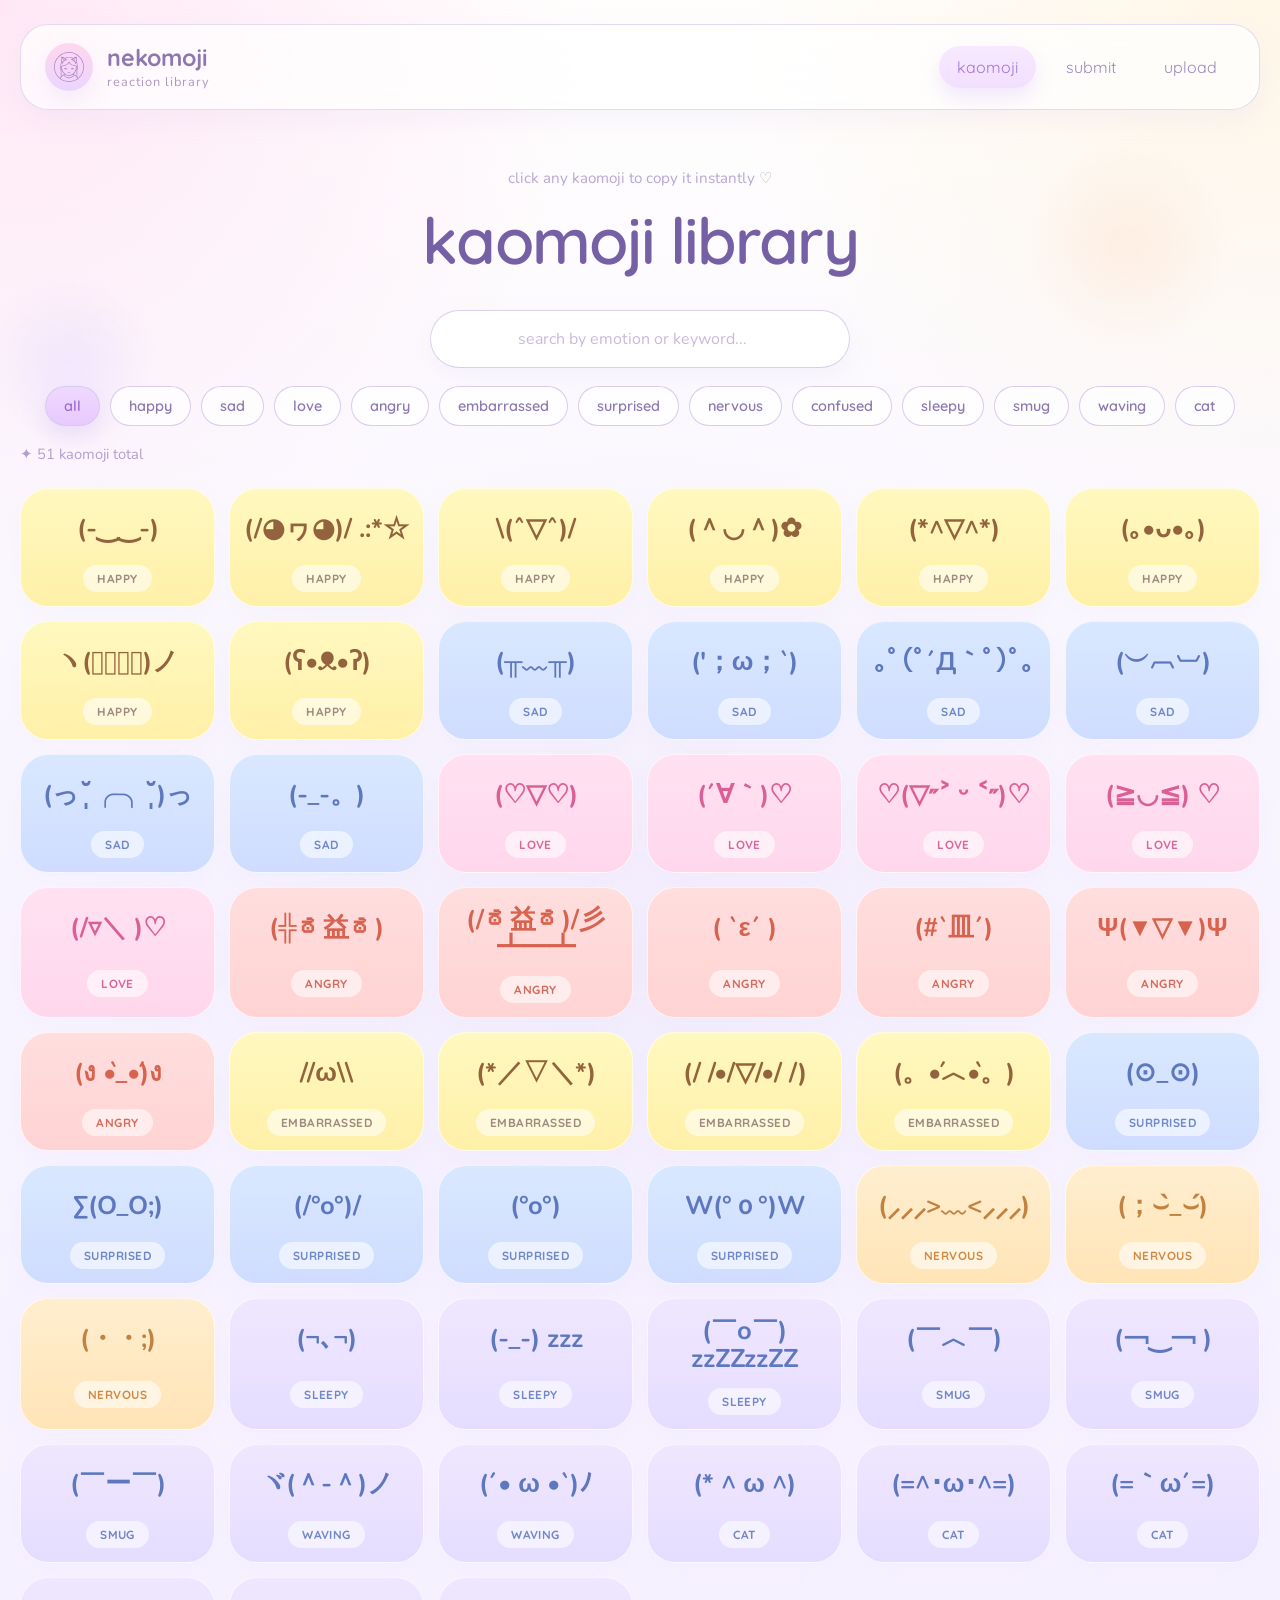
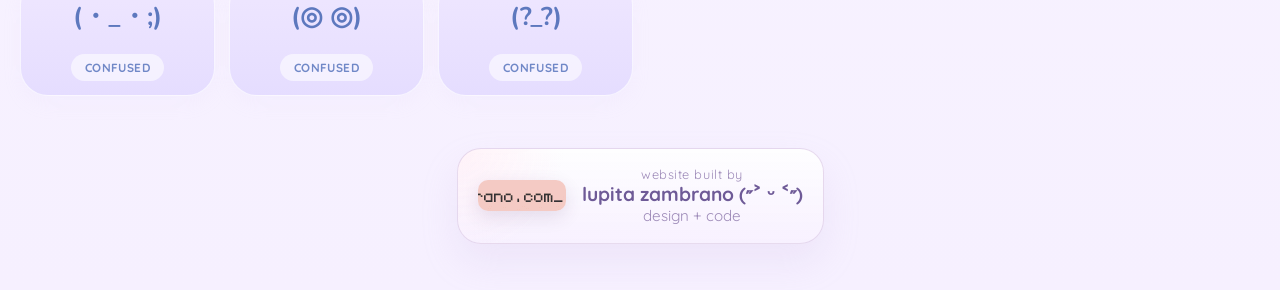
==== index.html @ eebbb159 "redesign homepage, add upload page, and wire kaomoji submissions" ====
<!DOCTYPE html>
<html lang="en">
<head>
  <meta charset="UTF-8">
  <meta name="viewport" content="width=device-width, initial-scale=1.0">
  <title>Nekomoji</title>
  <meta
    name="description"
    content="A soft pastel kaomoji library with searchable moods and one-click copy."
  >
  <link rel="preconnect" href="https://fonts.googleapis.com">
  <link rel="preconnect" href="https://fonts.gstatic.com" crossorigin>
  <link
    href="https://fonts.googleapis.com/css2?family=Quicksand:wght@400;500;600;700&family=Nunito:wght@400;600;700;800&display=swap"
    rel="stylesheet"
  >
  <link rel="stylesheet" href="styles/main.css">
</head>
<body>
  <div class="page-shell">
    <header class="topbar" id="top">
      <a class="brand" href="index.html" aria-label="Nekomoji home">
        <span class="brand-mark" aria-hidden="true">
          <img class="brand-icon" src="assets/logo.svg" alt="">
        </span>
        <span class="brand-copy">
          <strong>nekomoji</strong>
          <span>reaction library</span>
        </span>
      </a>

      <nav class="topbar-links" aria-label="Primary">
        <a class="topbar-link topbar-link-active" href="index.html">kaomoji</a>
        <button class="topbar-link" id="open-submit-modal" type="button">submit</button>
        <a class="topbar-link" href="upload.html">upload</a>
      </nav>
    </header>

    <main class="library-page" id="library">
      <section class="hero-copy">
        <p class="eyebrow">click any kaomoji to copy it instantly ♡</p>
        <h1>kaomoji library</h1>
      </section>

      <section class="library-toolbar" aria-label="Library controls">
        <label class="search-field" for="kaomoji-search">
          <span class="sr-only">Search kaomoji</span>
          <input
            id="kaomoji-search"
            type="search"
            placeholder="search by emotion or keyword..."
            autocomplete="off"
          >
        </label>
        <div class="category-pills" id="category-pills" aria-label="Mood filters"></div>
        <p class="library-total" id="library-total" aria-live="polite"></p>
      </section>

      <section class="gallery-grid" id="kaomoji-grid" aria-live="polite"></section>
    </main>

    <footer class="site-footer">
      <a class="footer-badge" href="mailto:Itzalcontent@gmail.com" aria-label="Contact Lupita Zambrano by email">
        <img
          class="footer-badge-image"
          src="assets/lupita_z_88x31.gif"
          alt="Lupita Zambrano badge"
          width="88"
          height="31"
        >
        <span class="footer-badge-copy">
          <span class="footer-badge-kicker">website built by</span>
          <strong>lupita zambrano (˶˃ ᵕ ˂˶)</strong>
          <span>design + code</span>
        </span>
      </a>
    </footer>
  </div>

  <div class="modal-shell" id="submit-modal" hidden>
    <div class="modal-backdrop" data-close-modal="true"></div>
    <section
      class="submit-modal"
      role="dialog"
      aria-modal="true"
      aria-labelledby="submit-modal-title"
    >
      <button class="modal-close" id="close-submit-modal" type="button" aria-label="Close submit form">
        ×
      </button>

      <div class="modal-copy">
        <p class="modal-eyebrow">community submissions</p>
        <h2 id="submit-modal-title">Submit a kaomoji</h2>
        <p class="modal-text">
          Suggestions are saved as pending for moderation before they appear in the public library.
        </p>
      </div>

      <form class="submit-form" id="submit-form" novalidate>
        <label class="form-field">
          <span>Kaomoji</span>
          <input
            id="submit-face"
            name="face"
            type="text"
            maxlength="80"
            placeholder="(＾▽＾)"
            required
          >
        </label>

        <label class="form-field">
          <span>Mood</span>
          <select id="submit-mood" name="mood" required>
            <option value="">Choose a mood</option>
          </select>
        </label>

        <label class="form-field">
          <span>Tags</span>
          <input
            id="submit-tags"
            name="tags"
            type="text"
            maxlength="120"
            placeholder="cute, happy, sparkly"
          >
        </label>

        <label class="form-field">
          <span>Note</span>
          <textarea
            id="submit-note"
            name="note"
            rows="4"
            maxlength="280"
            placeholder="Optional context, source, or why this one should be added."
          ></textarea>
        </label>

        <div class="form-turnstile">
          <span>Human check</span>
          <div
            class="cf-turnstile"
            data-sitekey="0x4AAAAAAC0plHa6tVq77xcn"
            data-theme="light"
            data-size="flexible"
          ></div>
          <p>Turnstile is now enabled on the submit form.</p>
        </div>

        <p class="form-feedback" id="submit-feedback" aria-live="polite"></p>

        <div class="form-actions">
          <button class="button-secondary modal-button" id="cancel-submit-modal" type="button">Cancel</button>
          <button class="button-primary modal-button" id="submit-form-button" type="submit">Send for review</button>
        </div>
      </form>
    </section>
  </div>

  <script src="https://challenges.cloudflare.com/turnstile/v0/api.js" async defer></script>
  <script src="scripts/app.js"></script>
</body>
</html>
---- styles/main.css ----
:root {
  --bg: #fbf7ff;
  --panel: rgba(255, 255, 255, 0.78);
  --panel-strong: rgba(255, 255, 255, 0.92);
  --line: rgba(214, 203, 236, 0.72);
  --text: #7b679f;
  --muted: #aa9ac3;
  --pill-text: #8d79b0;
  --accent: #d7b8ef;
  --accent-strong: #c39ae8;
  --shadow: 0 20px 48px rgba(208, 191, 232, 0.2);
  --shadow-soft: 0 10px 26px rgba(211, 196, 234, 0.16);
  --radius-xl: 34px;
  --radius-lg: 24px;
  --radius-md: 18px;
  --radius-sm: 999px;
}

* {
  box-sizing: border-box;
}

html {
  scroll-behavior: smooth;
}

body {
  margin: 0;
  min-height: 100vh;
  font-family: "Nunito", sans-serif;
  color: var(--text);
  background:
    radial-gradient(circle at top left, rgba(255, 223, 242, 0.72), transparent 26%),
    radial-gradient(circle at top right, rgba(255, 241, 214, 0.56), transparent 24%),
    radial-gradient(circle at center, rgba(229, 220, 247, 0.3), transparent 50%),
    linear-gradient(180deg, #fffefd 0%, #f8f4ff 46%, #f6f0ff 100%);
}

a {
  color: inherit;
  text-decoration: none;
}

button,
input {
  font: inherit;
}

button {
  border: 0;
  background: transparent;
}

.sr-only {
  position: absolute;
  width: 1px;
  height: 1px;
  padding: 0;
  margin: -1px;
  overflow: hidden;
  clip: rect(0, 0, 0, 0);
  white-space: nowrap;
  border: 0;
}

.page-shell {
  width: min(1240px, calc(100% - 32px));
  margin: 0 auto;
  padding: 24px 0 36px;
}

.topbar {
  display: flex;
  align-items: center;
  justify-content: space-between;
  gap: 20px;
  margin-bottom: 42px;
  padding: 18px 24px;
  border: 1px solid rgba(222, 213, 242, 0.86);
  border-radius: 28px;
  background: rgba(255, 255, 255, 0.7);
  box-shadow: var(--shadow-soft);
  backdrop-filter: blur(16px);
}

.brand {
  display: inline-flex;
  align-items: center;
  gap: 14px;
}

.brand-mark {
  display: grid;
  place-items: center;
  width: 48px;
  height: 48px;
  border-radius: 50%;
  background: linear-gradient(180deg, #ffd7ee, #ead5ff);
  box-shadow: 0 10px 24px rgba(224, 193, 235, 0.3);
  overflow: hidden;
}

.brand-icon {
  width: 30px;
  height: 30px;
  display: block;
}

.brand-copy {
  display: grid;
  gap: 1px;
}

.brand-copy strong,
.topbar-link,
h1,
.pill,
.card-chip {
  font-family: "Quicksand", sans-serif;
}

.brand-copy strong {
  font-size: 1.45rem;
  font-weight: 700;
  color: #8d77b0;
}

.brand-copy span {
  font-size: 0.8rem;
  letter-spacing: 0.08em;
  text-transform: lowercase;
  color: var(--muted);
}

.topbar-links {
  display: inline-flex;
  align-items: center;
  gap: 12px;
  flex-wrap: wrap;
}

.topbar-link {
  border: 0;
  padding: 11px 18px;
  border-radius: var(--radius-sm);
  color: #9a88bb;
  background: transparent;
  font-size: 1rem;
  transition: background-color 160ms ease, color 160ms ease, box-shadow 160ms ease;
}

.topbar-link-active {
  color: #a274d4;
  background: linear-gradient(180deg, #f7e9ff, #f2dfff);
  box-shadow: 0 10px 22px rgba(220, 197, 245, 0.4);
}

.library-page {
  position: relative;
  padding: 16px 0 24px;
}

.coming-page {
  display: grid;
  place-items: center;
  min-height: calc(100vh - 260px);
  padding: 28px 0 18px;
}

.coming-card {
  width: min(100%, 720px);
  padding: 48px 36px;
  border: 1px solid rgba(222, 213, 242, 0.9);
  border-radius: 34px;
  background:
    radial-gradient(circle at top right, rgba(255, 233, 244, 0.62), transparent 28%),
    radial-gradient(circle at bottom left, rgba(229, 220, 247, 0.44), transparent 32%),
    linear-gradient(180deg, rgba(255, 255, 255, 0.9), rgba(248, 243, 255, 0.94));
  box-shadow: 0 24px 54px rgba(191, 173, 219, 0.18);
  text-align: center;
}

.library-page::before,
.library-page::after {
  content: "";
  position: absolute;
  z-index: -1;
  border-radius: 50%;
  filter: blur(8px);
}

.library-page::before {
  top: -18px;
  right: 24px;
  width: 220px;
  height: 220px;
  background: radial-gradient(circle, rgba(255, 230, 214, 0.58), transparent 65%);
}

.library-page::after {
  top: 120px;
  left: -40px;
  width: 180px;
  height: 180px;
  background: radial-gradient(circle, rgba(227, 215, 255, 0.46), transparent 66%);
}

.hero-copy {
  text-align: center;
  margin-bottom: 30px;
}

.eyebrow {
  margin: 0 0 12px;
  color: #b8a7d6;
  font-size: 0.95rem;
}

h1 {
  margin: 0;
  font-size: clamp(2.7rem, 5vw, 4.2rem);
  font-weight: 600;
  letter-spacing: -0.03em;
  color: #7560a5;
}

h2 {
  margin: 0;
  font-family: "Quicksand", sans-serif;
  font-size: clamp(1.8rem, 4vw, 2.4rem);
  font-weight: 600;
  letter-spacing: -0.02em;
  color: #7560a5;
}

.library-toolbar {
  display: grid;
  justify-items: center;
  gap: 18px;
  margin-bottom: 24px;
}

.search-field {
  width: min(100%, 420px);
}

.search-field input {
  width: 100%;
  min-height: 58px;
  padding: 0 24px;
  border-radius: var(--radius-sm);
  border: 1px solid rgba(214, 203, 236, 0.9);
  background: rgba(255, 255, 255, 0.92);
  color: var(--text);
  text-align: center;
  box-shadow: inset 0 1px 0 rgba(255, 255, 255, 0.95), var(--shadow-soft);
}

.search-field input::placeholder {
  color: #c8b9de;
}

.search-field input:focus-visible {
  outline: 2px solid rgba(195, 154, 232, 0.42);
  outline-offset: 3px;
}

.category-pills {
  display: flex;
  flex-wrap: wrap;
  justify-content: center;
  gap: 10px;
}

.pill {
  padding: 10px 18px;
  border-radius: var(--radius-sm);
  border: 1px solid rgba(215, 202, 239, 0.95);
  background: rgba(255, 255, 255, 0.74);
  color: var(--pill-text);
  font-size: 0.9rem;
  font-weight: 600;
  cursor: pointer;
  transition: transform 160ms ease, box-shadow 160ms ease, background-color 160ms ease;
}

.pill:hover,
.pill:focus-visible {
  transform: translateY(-1px);
  box-shadow: var(--shadow-soft);
}

.pill.active {
  color: #9c6dd3;
  background: linear-gradient(180deg, #efd9ff, #e7c9ff);
  box-shadow: 0 10px 22px rgba(214, 187, 244, 0.38);
}

.pill[data-tone="happy"].active {
  color: #b4873c;
  background: linear-gradient(180deg, #fff6bc, #ffea8f);
  box-shadow: 0 10px 22px rgba(245, 219, 126, 0.34);
}

.pill[data-tone="sad"].active {
  color: #5b78ba;
  background: linear-gradient(180deg, #dde9ff, #cddcff);
  box-shadow: 0 10px 22px rgba(181, 200, 242, 0.34);
}

.library-total {
  width: 100%;
  margin: 0;
  color: #b39fce;
  font-size: 0.92rem;
  text-align: left;
}

.gallery-grid {
  display: grid;
  grid-template-columns: repeat(6, minmax(0, 1fr));
  gap: 14px;
}

.kaomoji-card {
  display: grid;
  justify-items: center;
  gap: 14px;
  min-height: 98px;
  padding: 18px 14px 14px;
  border-radius: 28px;
  border: 1px solid rgba(255, 255, 255, 0.68);
  box-shadow: 0 8px 18px rgba(223, 212, 244, 0.1);
  cursor: pointer;
  transition: transform 180ms ease, box-shadow 180ms ease, filter 180ms ease;
}

.kaomoji-card:hover,
.kaomoji-card:focus-visible {
  transform: translateY(-2px);
  box-shadow: 0 14px 28px rgba(209, 193, 234, 0.18);
  filter: saturate(1.04);
}

.kaomoji-card:focus-visible {
  outline: 2px solid rgba(160, 130, 204, 0.34);
  outline-offset: 3px;
}

.kaomoji-card[data-tone="happy"],
.kaomoji-card[data-tone="embarrassed"] {
  background: linear-gradient(180deg, #fff8bf, #fff0a8);
}

.kaomoji-card[data-tone="sad"],
.kaomoji-card[data-tone="surprised"] {
  background: linear-gradient(180deg, #d9e8ff, #cfdcff);
}

.kaomoji-card[data-tone="love"] {
  background: linear-gradient(180deg, #ffe1f1, #ffd7ed);
}

.kaomoji-card[data-tone="angry"] {
  background: linear-gradient(180deg, #ffdede, #ffd3d3);
}

.kaomoji-card[data-tone="nervous"] {
  background: linear-gradient(180deg, #ffeecf, #ffe4b6);
}

.kaomoji-card[data-tone="sleepy"],
.kaomoji-card[data-tone="smug"],
.kaomoji-card[data-tone="waving"],
.kaomoji-card[data-tone="cat"],
.kaomoji-card[data-tone="confused"] {
  background: linear-gradient(180deg, #efe7ff, #e5ddff);
}

.card-expression {
  display: grid;
  place-items: center;
  min-height: 44px;
  color: #92633c;
  font-size: clamp(1.45rem, 2vw, 2rem);
  font-weight: 700;
  line-height: 1.1;
  text-align: center;
}

.kaomoji-card[data-tone="sad"] .card-expression,
.kaomoji-card[data-tone="surprised"] .card-expression,
.kaomoji-card[data-tone="sleepy"] .card-expression,
.kaomoji-card[data-tone="smug"] .card-expression,
.kaomoji-card[data-tone="waving"] .card-expression,
.kaomoji-card[data-tone="cat"] .card-expression,
.kaomoji-card[data-tone="confused"] .card-expression {
  color: #5d78be;
}

.kaomoji-card[data-tone="love"] .card-expression {
  color: #db5f97;
}

.kaomoji-card[data-tone="angry"] .card-expression {
  color: #d7624e;
}

.kaomoji-card[data-tone="nervous"] .card-expression {
  color: #c3813f;
}

.card-chip {
  padding: 6px 14px;
  border-radius: var(--radius-sm);
  background: rgba(255, 255, 255, 0.58);
  color: rgba(148, 125, 116, 0.9);
  font-size: 0.74rem;
  font-weight: 700;
  letter-spacing: 0.04em;
  text-transform: uppercase;
}

.kaomoji-card[data-tone="sad"] .card-chip,
.kaomoji-card[data-tone="surprised"] .card-chip,
.kaomoji-card[data-tone="sleepy"] .card-chip,
.kaomoji-card[data-tone="smug"] .card-chip,
.kaomoji-card[data-tone="waving"] .card-chip,
.kaomoji-card[data-tone="cat"] .card-chip,
.kaomoji-card[data-tone="confused"] .card-chip {
  color: #7088c7;
}

.kaomoji-card[data-tone="love"] .card-chip {
  color: #d9659b;
}

.kaomoji-card[data-tone="angry"] .card-chip {
  color: #d46b5e;
}

.kaomoji-card[data-tone="nervous"] .card-chip {
  color: #d08a45;
}

.gallery-empty {
  grid-column: 1 / -1;
  padding: 28px;
  border-radius: 24px;
  background: rgba(255, 255, 255, 0.72);
  border: 1px dashed rgba(214, 203, 236, 0.92);
  color: var(--muted);
  text-align: center;
}

.site-footer {
  display: flex;
  justify-content: center;
  padding: 28px 0 10px;
}

.footer-badge {
  display: inline-flex;
  align-items: center;
  gap: 16px;
  padding: 18px 20px;
  border-radius: 24px;
  border: 1px solid rgba(221, 204, 231, 0.7);
  background:
    radial-gradient(circle at top left, rgba(255, 227, 239, 0.42), transparent 28%),
    linear-gradient(180deg, rgba(255, 255, 255, 0.88), rgba(247, 241, 255, 0.92));
  box-shadow: 0 18px 36px rgba(197, 177, 223, 0.18);
}

.footer-badge-image {
  display: block;
  width: 88px;
  height: 31px;
  border-radius: 10px;
  box-shadow: 0 6px 18px rgba(76, 45, 88, 0.12);
  flex: 0 0 auto;
}

.footer-badge-copy {
  display: grid;
  gap: 2px;
  line-height: 1.15;
  justify-items: center;
  text-align: center;
}

.footer-badge-kicker,
.footer-badge-copy span,
.footer-badge-copy strong {
  font-family: "Quicksand", sans-serif;
}

.footer-badge-kicker,
.footer-badge-copy span {
  color: #9d8ab8;
}

.footer-badge-kicker {
  font-size: 0.8rem;
  letter-spacing: 0.04em;
}

.footer-badge-copy strong {
  color: #6e5a97;
  font-size: 1.2rem;
  font-weight: 700;
}

.footer-badge-copy span:last-child {
  font-size: 0.95rem;
}

.button-primary,
.button-secondary {
  border: 0;
  cursor: pointer;
}

.button-primary {
  color: #fff;
  background: linear-gradient(180deg, #d3aef2, #bc8fe9);
  box-shadow: 0 10px 22px rgba(198, 161, 237, 0.38);
}

.button-secondary {
  color: #917aae;
  background: rgba(255, 255, 255, 0.86);
  box-shadow: inset 0 0 0 1px rgba(214, 203, 236, 0.95);
}

.modal-button {
  display: inline-flex;
  align-items: center;
  justify-content: center;
  min-height: 48px;
  padding: 0 18px;
  border-radius: var(--radius-sm);
  font-family: "Quicksand", sans-serif;
  font-size: 0.95rem;
  font-weight: 700;
}

.modal-shell[hidden] {
  display: none;
}

.modal-shell {
  position: fixed;
  inset: 0;
  z-index: 30;
  display: grid;
  place-items: center;
  padding: 18px;
}

.modal-backdrop {
  position: absolute;
  inset: 0;
  background: rgba(114, 93, 154, 0.2);
  backdrop-filter: blur(8px);
}

.submit-modal {
  position: relative;
  z-index: 1;
  width: min(100%, 620px);
  padding: 28px;
  border: 1px solid rgba(222, 213, 242, 0.95);
  border-radius: 30px;
  background:
    radial-gradient(circle at top right, rgba(255, 235, 245, 0.84), transparent 26%),
    linear-gradient(180deg, rgba(255, 255, 255, 0.97), rgba(249, 244, 255, 0.97));
  box-shadow: 0 30px 60px rgba(172, 149, 209, 0.22);
}

.modal-close {
  position: absolute;
  top: 14px;
  right: 14px;
  width: 38px;
  height: 38px;
  border-radius: 50%;
  color: #9e88c4;
  font-size: 1.6rem;
  cursor: pointer;
}

.modal-copy {
  margin-bottom: 18px;
}

.modal-eyebrow {
  margin: 0 0 8px;
  color: #b8a7d6;
  font-size: 0.8rem;
  font-weight: 700;
  letter-spacing: 0.08em;
  text-transform: uppercase;
}

.coming-eyebrow {
  margin: 0 0 10px;
  color: #b8a7d6;
  font-family: "Quicksand", sans-serif;
  font-size: 0.82rem;
  font-weight: 700;
  letter-spacing: 0.08em;
  text-transform: uppercase;
}

.coming-text {
  width: min(100%, 54ch);
  margin: 16px auto 0;
  color: var(--muted);
  line-height: 1.7;
  font-size: 1rem;
}

.coming-actions {
  display: flex;
  justify-content: center;
  margin-top: 26px;
}

.modal-text {
  margin: 10px 0 0;
  color: var(--muted);
  line-height: 1.6;
}

.submit-form {
  display: grid;
  gap: 14px;
}

.form-field {
  display: grid;
  gap: 8px;
}

.form-field span {
  color: #8f7aad;
  font-family: "Quicksand", sans-serif;
  font-size: 0.92rem;
  font-weight: 700;
}

.form-field input,
.form-field select,
.form-field textarea {
  width: 100%;
  border: 1px solid rgba(214, 203, 236, 0.95);
  border-radius: 18px;
  background: rgba(255, 255, 255, 0.94);
  color: var(--text);
  padding: 14px 16px;
  resize: vertical;
  box-shadow: inset 0 1px 0 rgba(255, 255, 255, 0.95);
}

.form-field textarea {
  min-height: 104px;
}

.form-field input:focus-visible,
.form-field select:focus-visible,
.form-field textarea:focus-visible {
  outline: 2px solid rgba(195, 154, 232, 0.42);
  outline-offset: 3px;
}

.form-turnstile {
  padding: 16px 18px;
  border: 1px dashed rgba(214, 203, 236, 0.98);
  border-radius: 20px;
  background: rgba(251, 248, 255, 0.95);
}

.form-turnstile span {
  display: block;
  margin-bottom: 6px;
  color: #8f7aad;
  font-family: "Quicksand", sans-serif;
  font-size: 0.92rem;
  font-weight: 700;
}

.form-turnstile p,
.form-feedback {
  margin: 0;
  color: var(--muted);
  line-height: 1.6;
}

.form-feedback {
  min-height: 24px;
  font-size: 0.95rem;
}

.form-feedback.is-error {
  color: #c66c7d;
}

.form-feedback.is-success {
  color: #7b8c45;
}

.form-actions {
  display: flex;
  justify-content: flex-end;
  gap: 10px;
}

@media (max-width: 1180px) {
  .gallery-grid {
    grid-template-columns: repeat(4, minmax(0, 1fr));
  }
}

@media (max-width: 860px) {
  .page-shell {
    width: min(100% - 20px, 1240px);
    padding-top: 14px;
  }

  .topbar {
    flex-direction: column;
    align-items: flex-start;
    margin-bottom: 28px;
  }

  .library-total {
    text-align: center;
  }

  .gallery-grid {
    grid-template-columns: repeat(2, minmax(0, 1fr));
  }

  .submit-modal {
    padding: 22px;
  }

  .footer-badge {
    width: min(100%, 520px);
  }

  .coming-card {
    padding: 40px 28px;
  }
}

@media (max-width: 560px) {
  .topbar {
    padding: 16px;
  }

  .topbar-links {
    width: 100%;
  }

  .topbar-link {
    flex: 1 1 0;
    text-align: center;
  }

  .search-field {
    width: 100%;
  }

  .gallery-grid {
    grid-template-columns: 1fr;
  }

  .submit-modal {
    padding: 20px 16px 16px;
  }

  .form-actions {
    flex-direction: column-reverse;
  }

  .form-actions .modal-button {
    width: 100%;
  }

  .footer-badge {
    flex-direction: column;
    align-items: flex-start;
    padding: 16px;
  }

  .coming-card {
    padding: 30px 18px;
  }
}
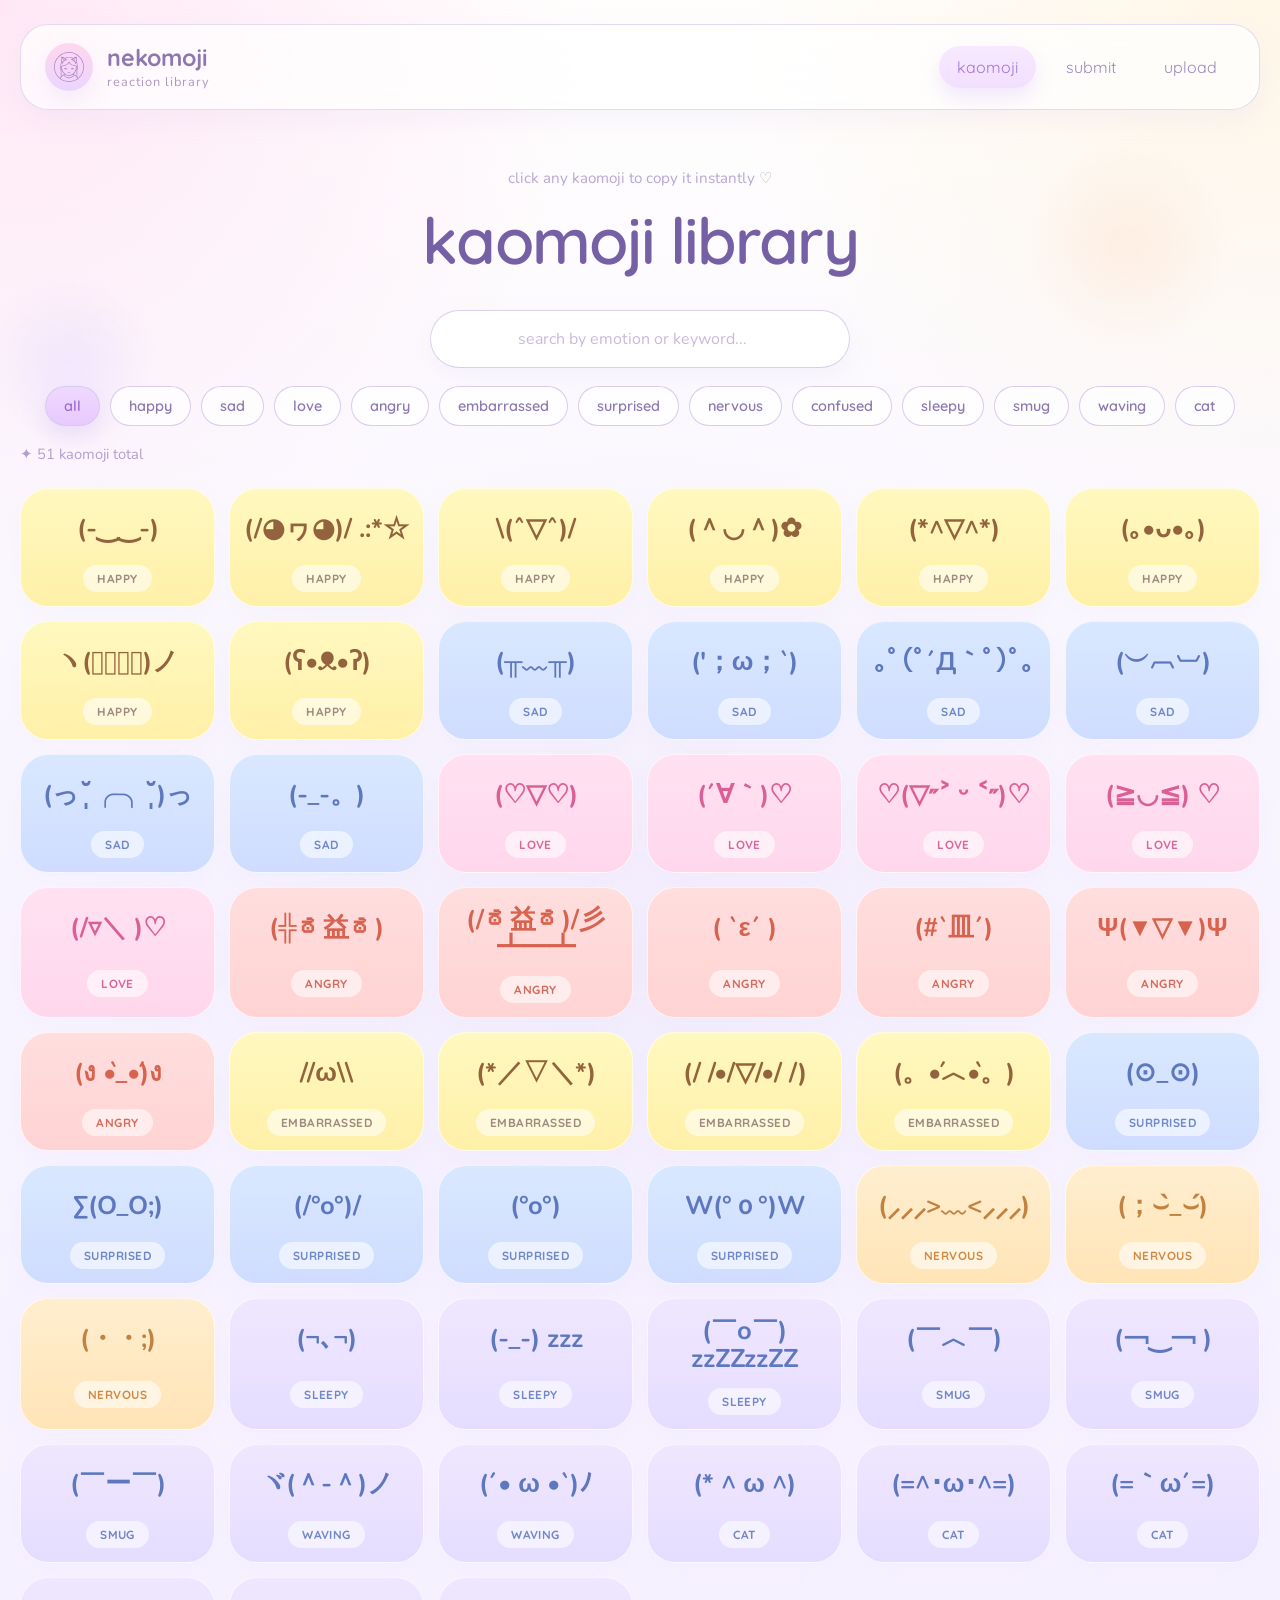
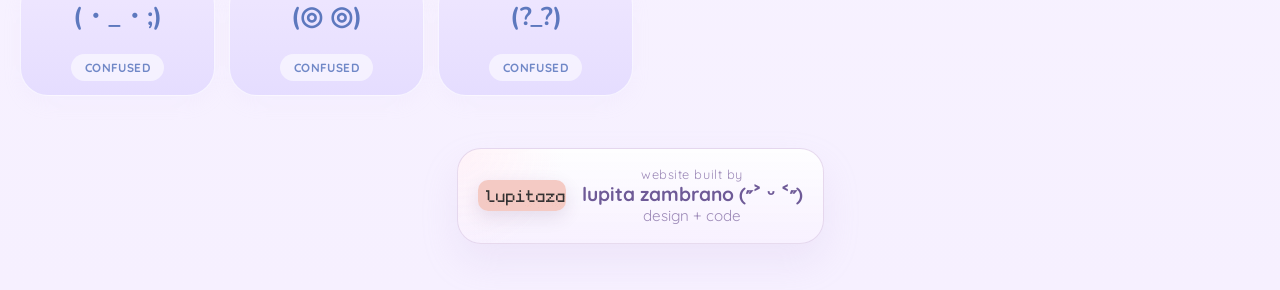
==== commit e9d144bd: "debug turnstile submission flow" ====
--- a/index.html
+++ b/index.html
@@ -142,6 +142,7 @@
         <div class="form-turnstile">
           <span>Human check</span>
           <div
+            id="submit-turnstile"
             class="cf-turnstile"
             data-sitekey="0x4AAAAAAC0plHa6tVq77xcn"
             data-theme="light"
@@ -160,7 +161,7 @@
     </section>
   </div>
 
-  <script src="https://challenges.cloudflare.com/turnstile/v0/api.js" async defer></script>
   <script src="scripts/app.js"></script>
+  <script src="https://challenges.cloudflare.com/turnstile/v0/api.js?render=explicit&onload=onTurnstileLoad" async defer></script>
 </body>
 </html>
--- a/styles/main.css
+++ b/styles/main.css
@@ -790,9 +790,32 @@
   }
 
   .footer-badge {
-    flex-direction: column;
-    align-items: flex-start;
+    flex-direction: row;
+    flex-wrap: wrap;
+    justify-content: center;
+    align-items: center;
     padding: 16px;
+    gap: 12px;
+  }
+
+  .footer-badge-image {
+    width: 88px;
+    height: 31px;
+  }
+
+  .footer-badge-copy {
+    min-width: 0;
+    flex: 1 1 220px;
+  }
+
+  .footer-badge-copy strong {
+    font-size: 1.05rem;
+    line-height: 1.2;
+    text-wrap: balance;
+  }
+
+  .footer-badge-copy span:last-child {
+    font-size: 0.9rem;
   }
 
   .coming-card {
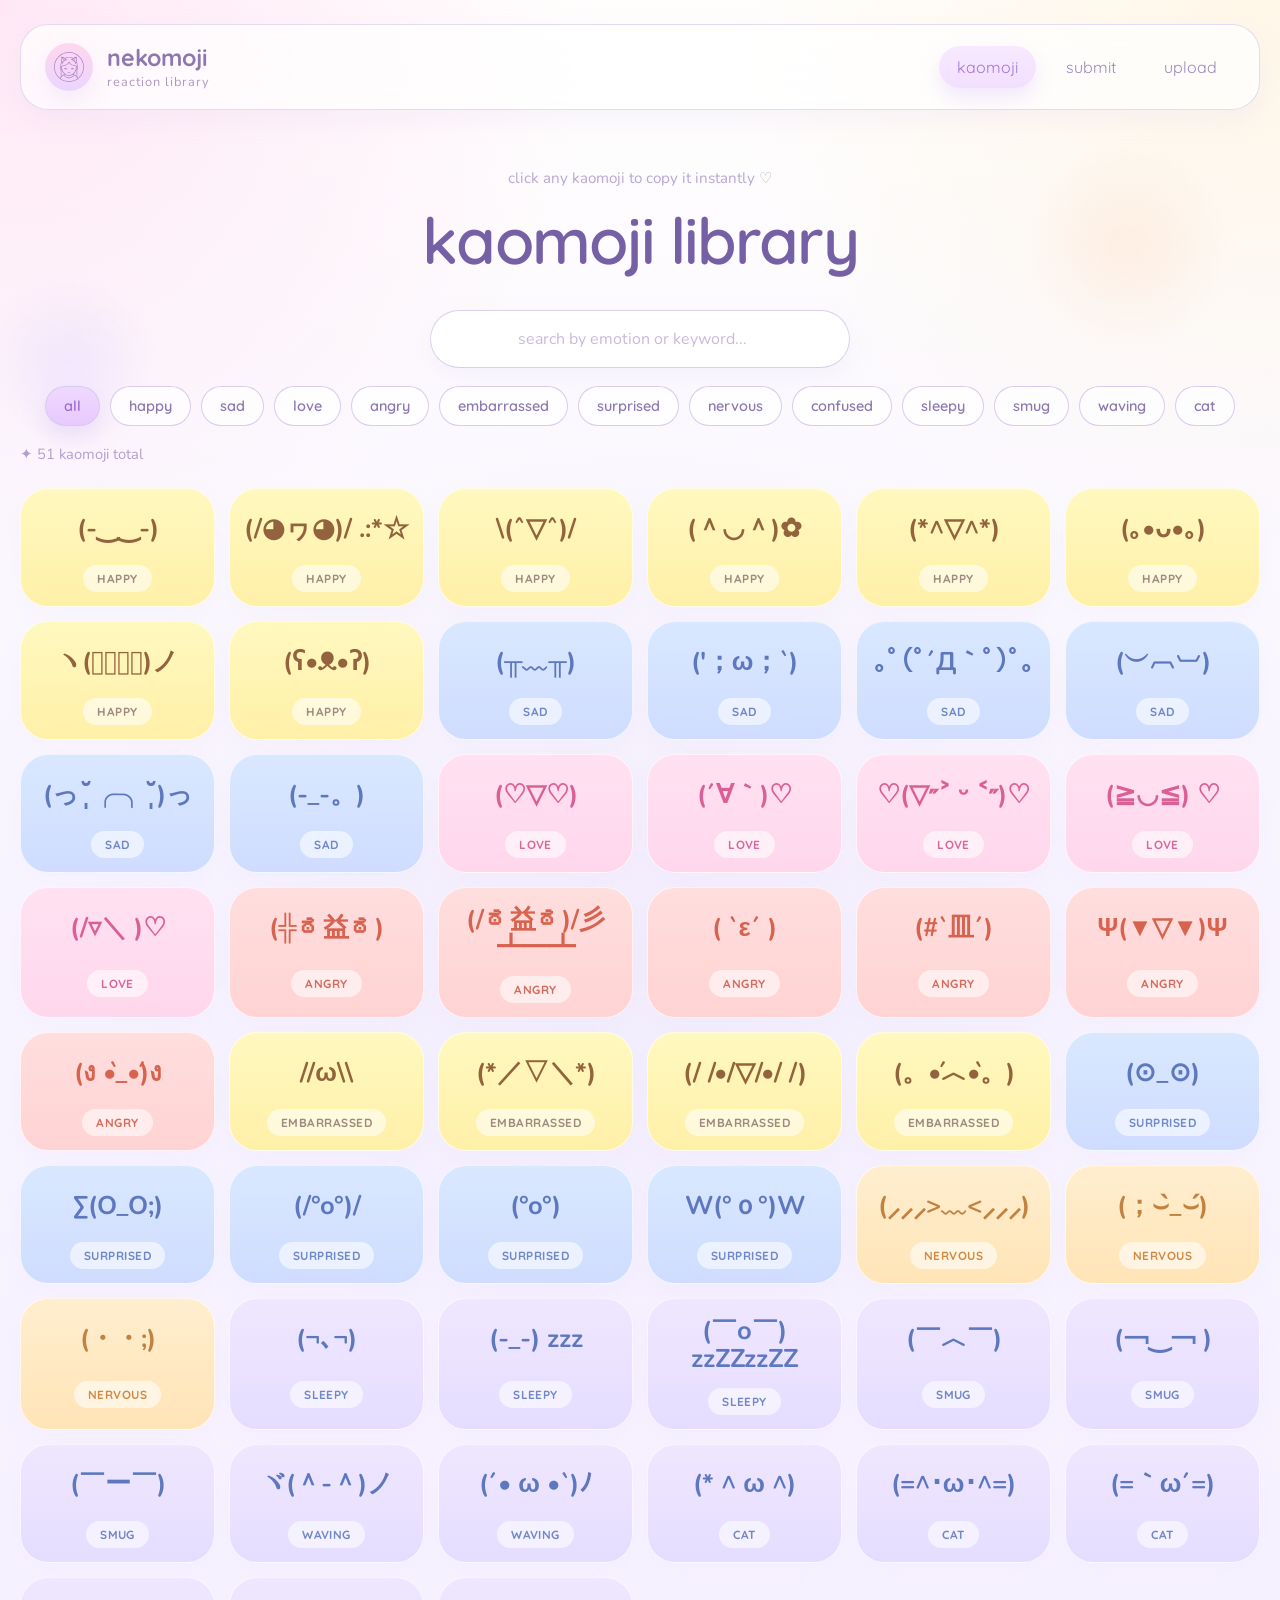
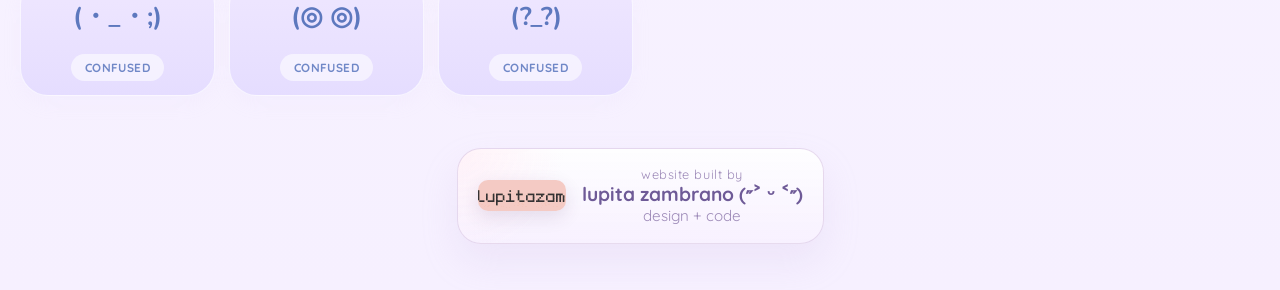
==== commit def80916: "debug turnstile response" ====
--- a/index.html
+++ b/index.html
@@ -161,7 +161,7 @@
     </section>
   </div>
 
+  <script src="https://challenges.cloudflare.com/turnstile/v0/api.js" async defer></script>
   <script src="scripts/app.js"></script>
-  <script src="https://challenges.cloudflare.com/turnstile/v0/api.js?render=explicit&onload=onTurnstileLoad" async defer></script>
 </body>
 </html>
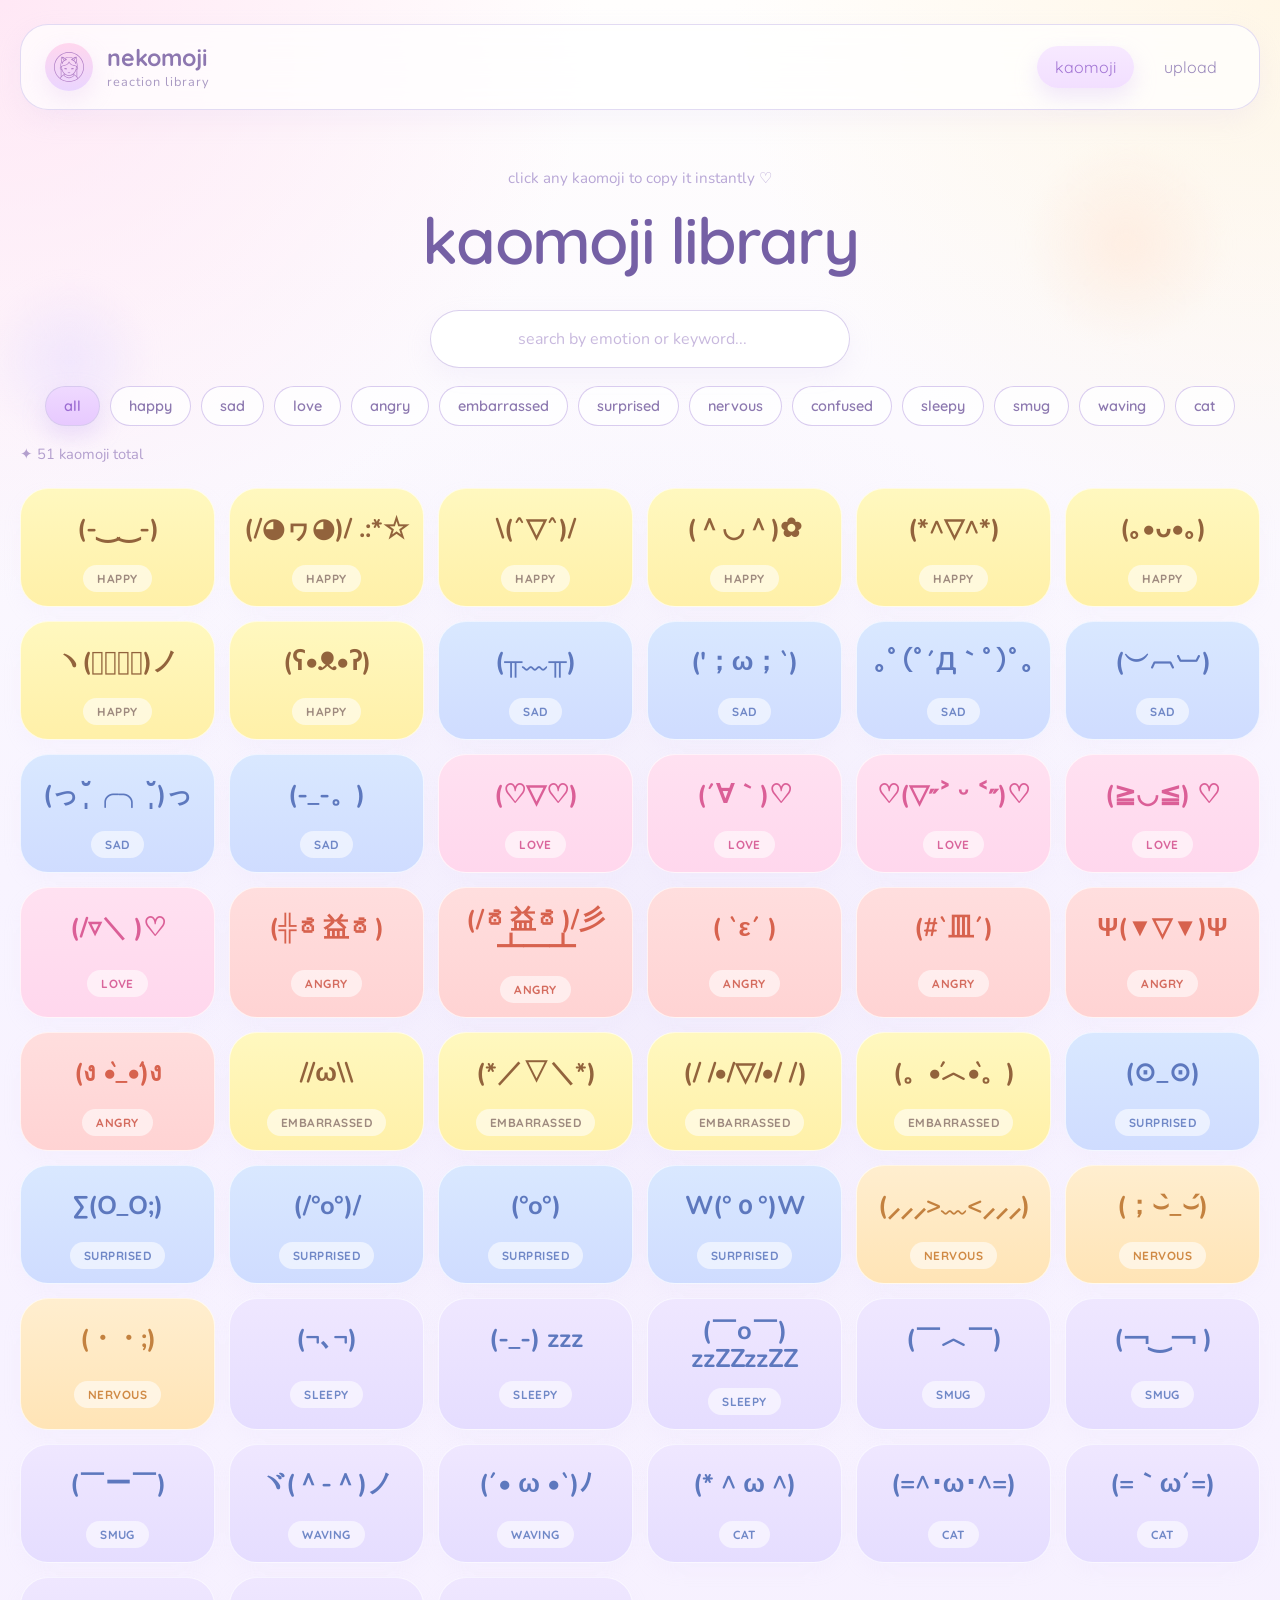
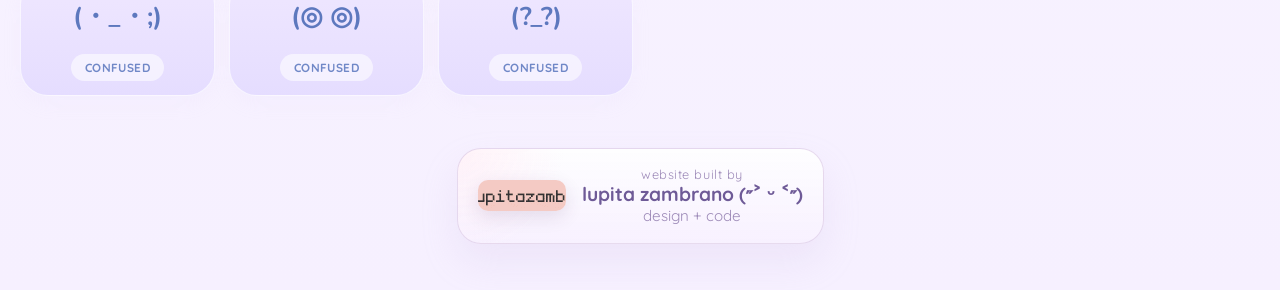
==== commit 47b36818: "maybe another time" ====
--- a/index.html
+++ b/index.html
@@ -31,7 +31,8 @@
 
       <nav class="topbar-links" aria-label="Primary">
         <a class="topbar-link topbar-link-active" href="index.html">kaomoji</a>
-        <button class="topbar-link" id="open-submit-modal" type="button">submit</button>
+        <!-- Submit flow is temporarily disabled until moderation storage is ready. -->
+        <!-- <button class="topbar-link" id="open-submit-modal" type="button">submit</button> -->
         <a class="topbar-link" href="upload.html">upload</a>
       </nav>
     </header>
